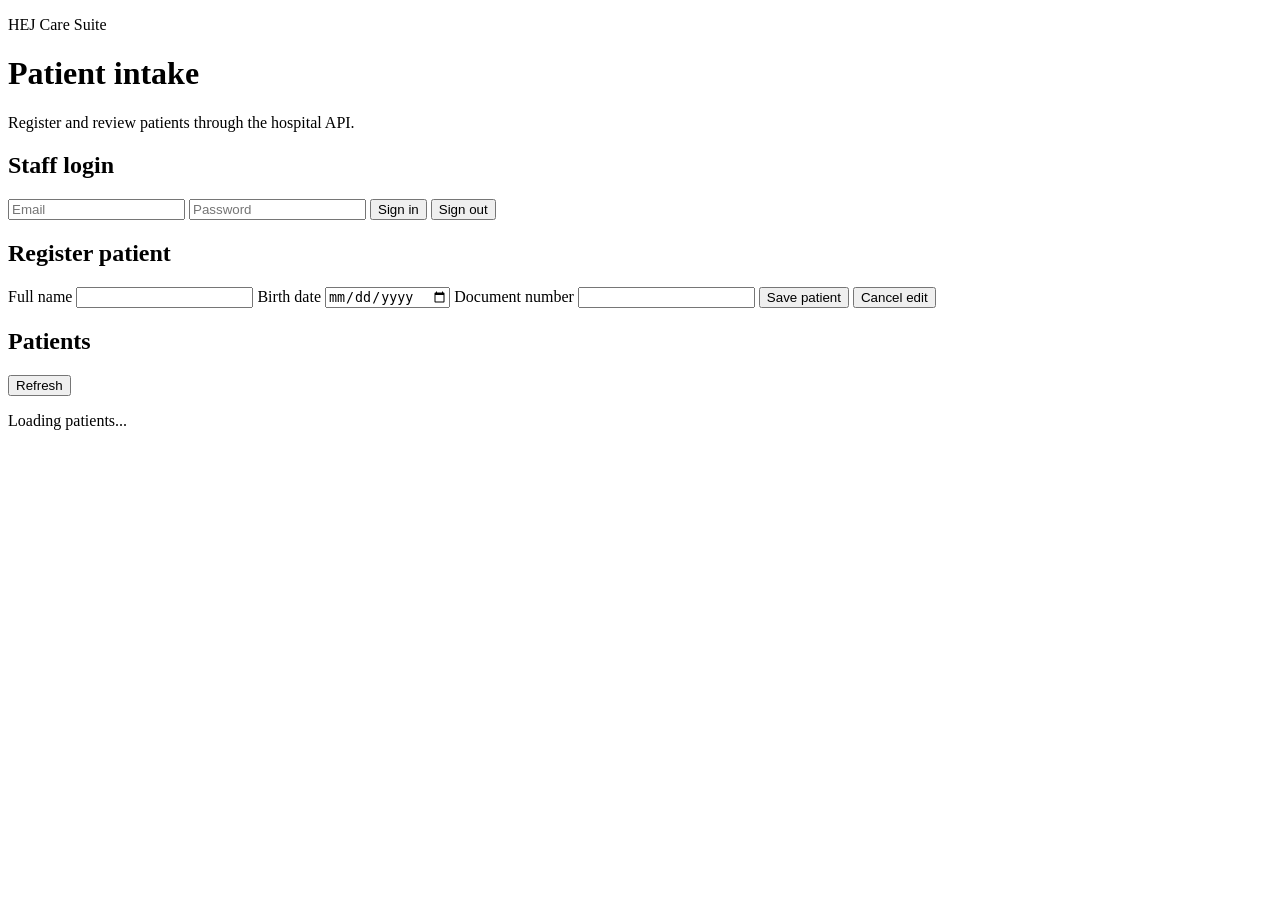
==== src/HEJCareSuite.Api/wwwroot/index.html @ 80db8812 "Add explicit logout flow" ====
<!doctype html>
<html lang="en">
<head>
  <meta charset="utf-8">
  <meta name="viewport" content="width=device-width, initial-scale=1">
  <title>HEJ Care Suite</title>
  <link rel="stylesheet" href="/styles.css">
</head>
<body>
  <main class="shell">
    <header class="hero">
      <p class="eyebrow">HEJ Care Suite</p>
      <h1>Patient intake</h1>
      <p class="subtitle">Register and review patients through the hospital API.</p>
    </header>

    <form id="login-form" class="card login-card">
      <h2>Staff login</h2>
      <div class="login-fields">
        <input name="email" type="email" placeholder="Email" required autocomplete="username">
        <input name="password" type="password" placeholder="Password" required autocomplete="current-password">
        <button type="submit">Sign in</button>
        <button id="logout-button" class="secondary" type="button">Sign out</button>
      </div>
      <p id="login-status" class="status" role="status"></p>
    </form>

    <section class="grid" aria-label="Patient management">
      <form id="patient-form" class="card">
        <h2 id="form-title">Register patient</h2>
        <label>
          Full name
          <input name="fullName" required maxlength="200" autocomplete="name">
        </label>
        <label>
          Birth date
          <input name="birthDate" type="date" required>
        </label>
        <label>
          Document number
          <input name="documentNumber" required maxlength="40">
        </label>
        <button id="submit-button" type="submit">Save patient</button>
        <button id="cancel-button" class="secondary hidden" type="button">Cancel edit</button>
        <p id="form-status" class="status" role="status"></p>
      </form>

      <section class="card">
        <div class="section-heading">
          <h2>Patients</h2>
          <button id="refresh-button" class="secondary" type="button">Refresh</button>
        </div>
        <p id="list-status" class="status" role="status">Loading patients...</p>
        <ul id="patient-list" class="patient-list"></ul>
      </section>
    </section>
  </main>
  <script src="/app.js"></script>
</body>
</html>
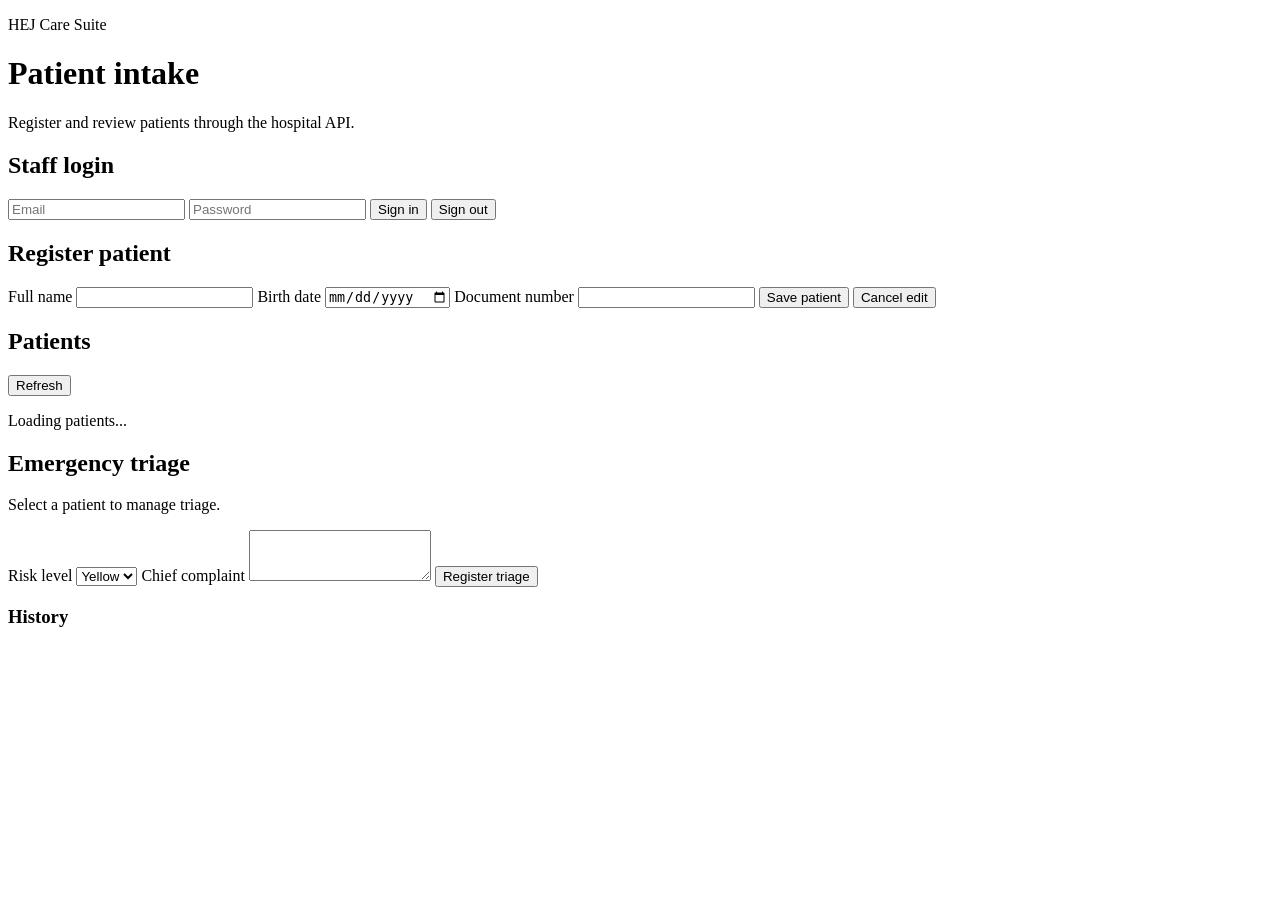
==== commit 10690959: "Add triage workflow to web interface Co-authored-by: Copilot App <223556219+Copilot@users.noreply.gi" ====
--- a/src/HEJCareSuite.Api/wwwroot/index.html
+++ b/src/HEJCareSuite.Api/wwwroot/index.html
@@ -54,6 +54,35 @@
         <ul id="patient-list" class="patient-list"></ul>
       </section>
     </section>
+
+    <section id="triage-section" class="card hidden" aria-label="Emergency triage">
+      <div class="section-heading">
+        <div>
+          <h2>Emergency triage</h2>
+          <p id="triage-patient" class="muted">Select a patient to manage triage.</p>
+        </div>
+      </div>
+      <form id="triage-form">
+        <label>
+          Risk level
+          <select name="riskLevel" required>
+            <option value="1">Blue</option>
+            <option value="2">Green</option>
+            <option value="3" selected>Yellow</option>
+            <option value="4">Red</option>
+          </select>
+        </label>
+        <label>
+          Chief complaint
+          <textarea name="chiefComplaint" required maxlength="2000" rows="3"></textarea>
+        </label>
+        <button type="submit">Register triage</button>
+        <p id="triage-status" class="status" role="status"></p>
+      </form>
+      <h3>History</h3>
+      <p id="triage-list-status" class="status"></p>
+      <ul id="triage-list" class="triage-list"></ul>
+    </section>
   </main>
   <script src="/app.js"></script>
 </body>
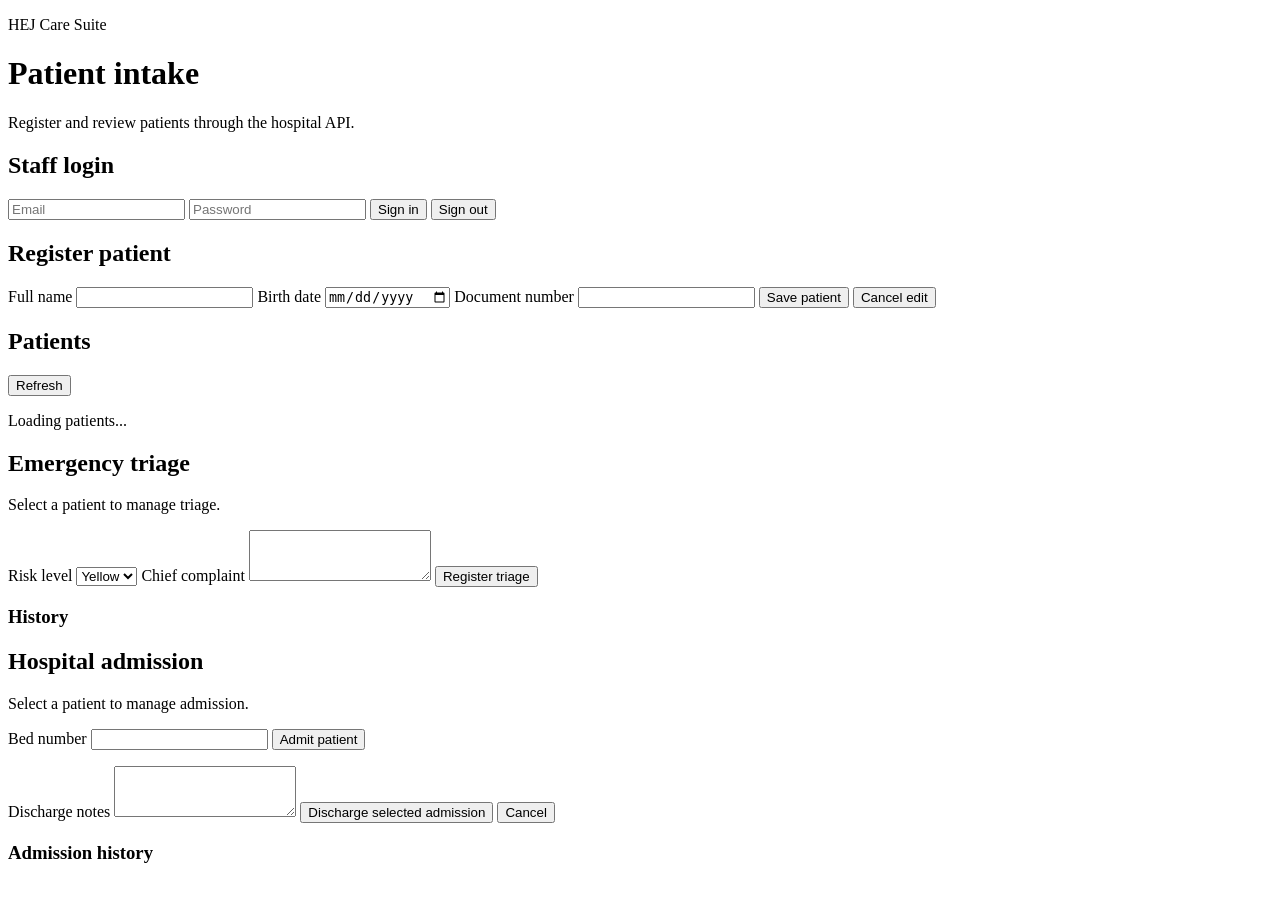
==== commit d4ae89e4: "Add hospitalization workflow to web interface Co-authored-by: Copilot App <223556219+Copilot@users.n" ====
--- a/src/HEJCareSuite.Api/wwwroot/index.html
+++ b/src/HEJCareSuite.Api/wwwroot/index.html
@@ -83,6 +83,30 @@
       <p id="triage-list-status" class="status"></p>
       <ul id="triage-list" class="triage-list"></ul>
     </section>
+
+    <section id="admission-section" class="card hidden" aria-label="Hospital admission">
+      <h2>Hospital admission</h2>
+      <p id="admission-patient" class="muted">Select a patient to manage admission.</p>
+      <form id="admission-form">
+        <label>
+          Bed number
+          <input name="bedNumber" required maxlength="40">
+        </label>
+        <button type="submit">Admit patient</button>
+        <p id="admission-status" class="status" role="status"></p>
+      </form>
+      <form id="discharge-form" class="hidden">
+        <label>
+          Discharge notes
+          <textarea name="dischargeNotes" required maxlength="2000" rows="3"></textarea>
+        </label>
+        <button type="submit">Discharge selected admission</button>
+        <button id="cancel-discharge-button" class="secondary" type="button">Cancel</button>
+      </form>
+      <h3>Admission history</h3>
+      <p id="admission-list-status" class="status"></p>
+      <ul id="admission-list" class="admission-list"></ul>
+    </section>
   </main>
   <script src="/app.js"></script>
 </body>
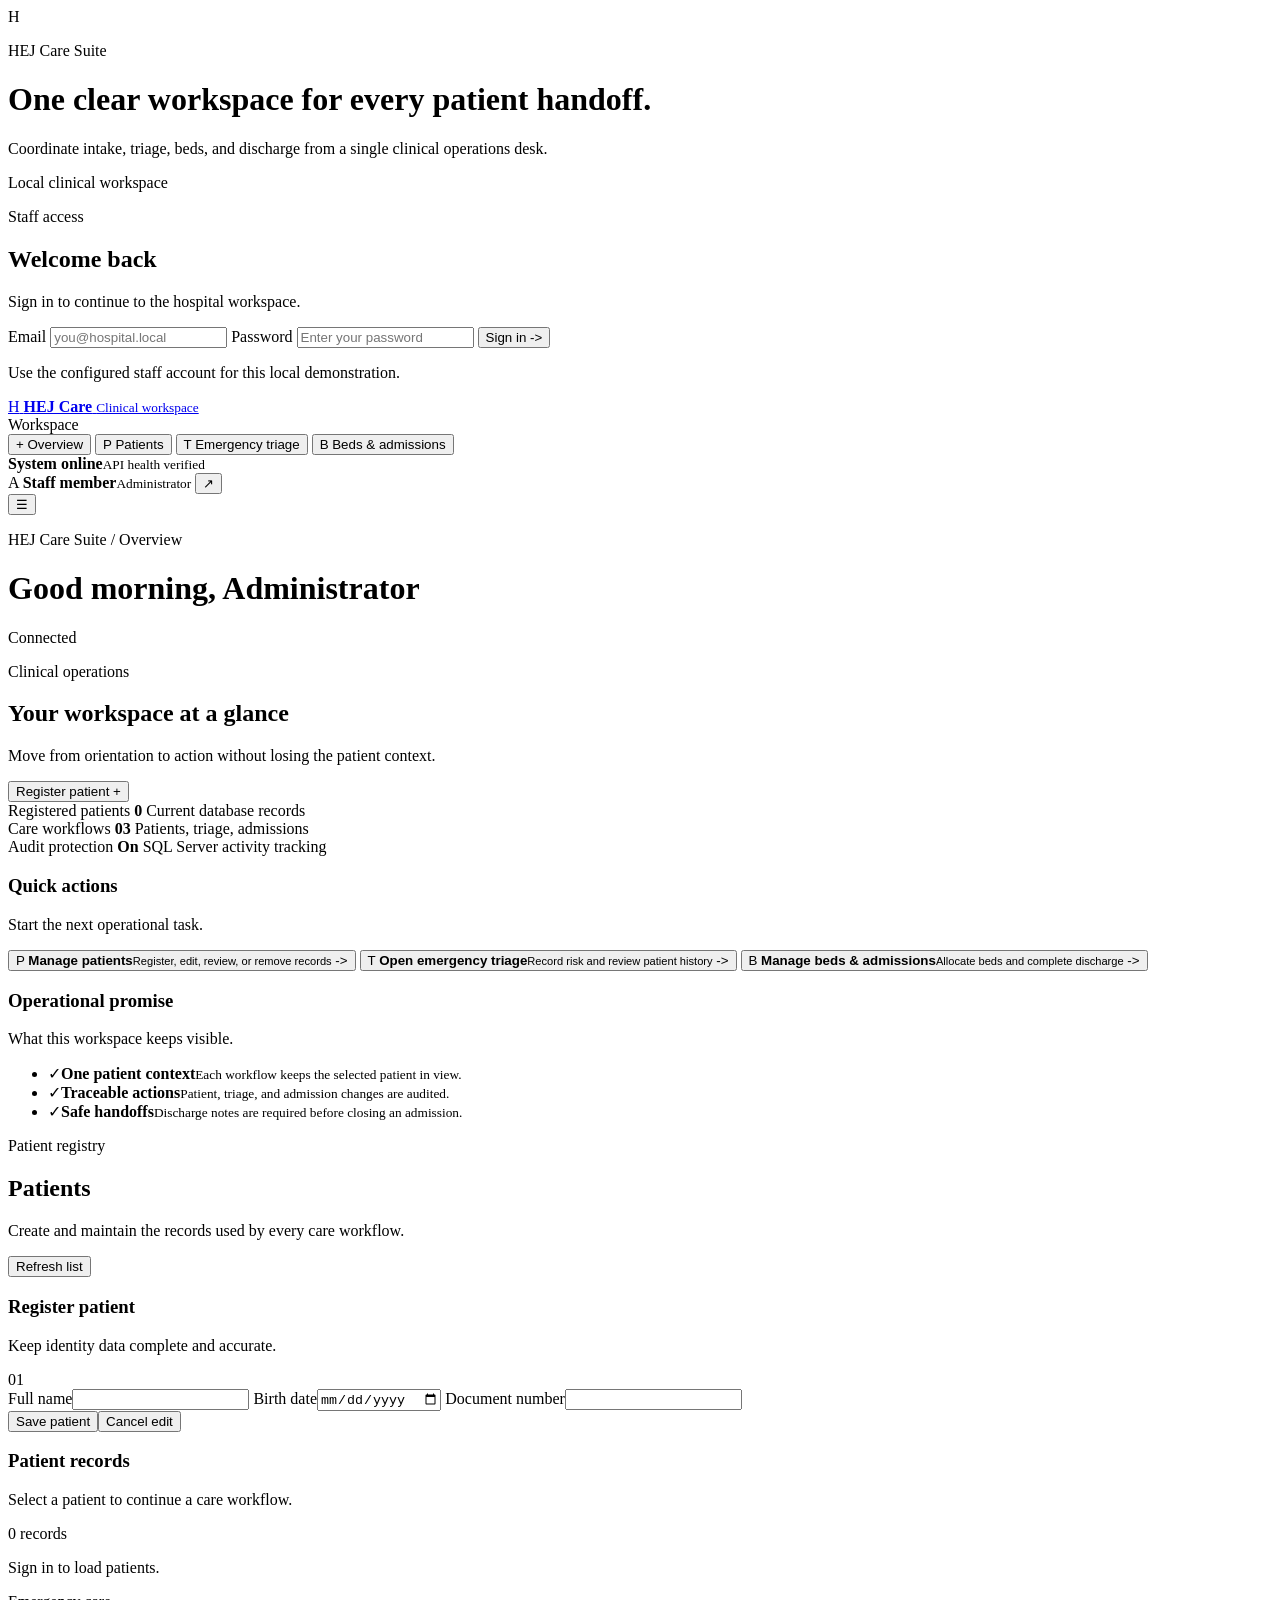
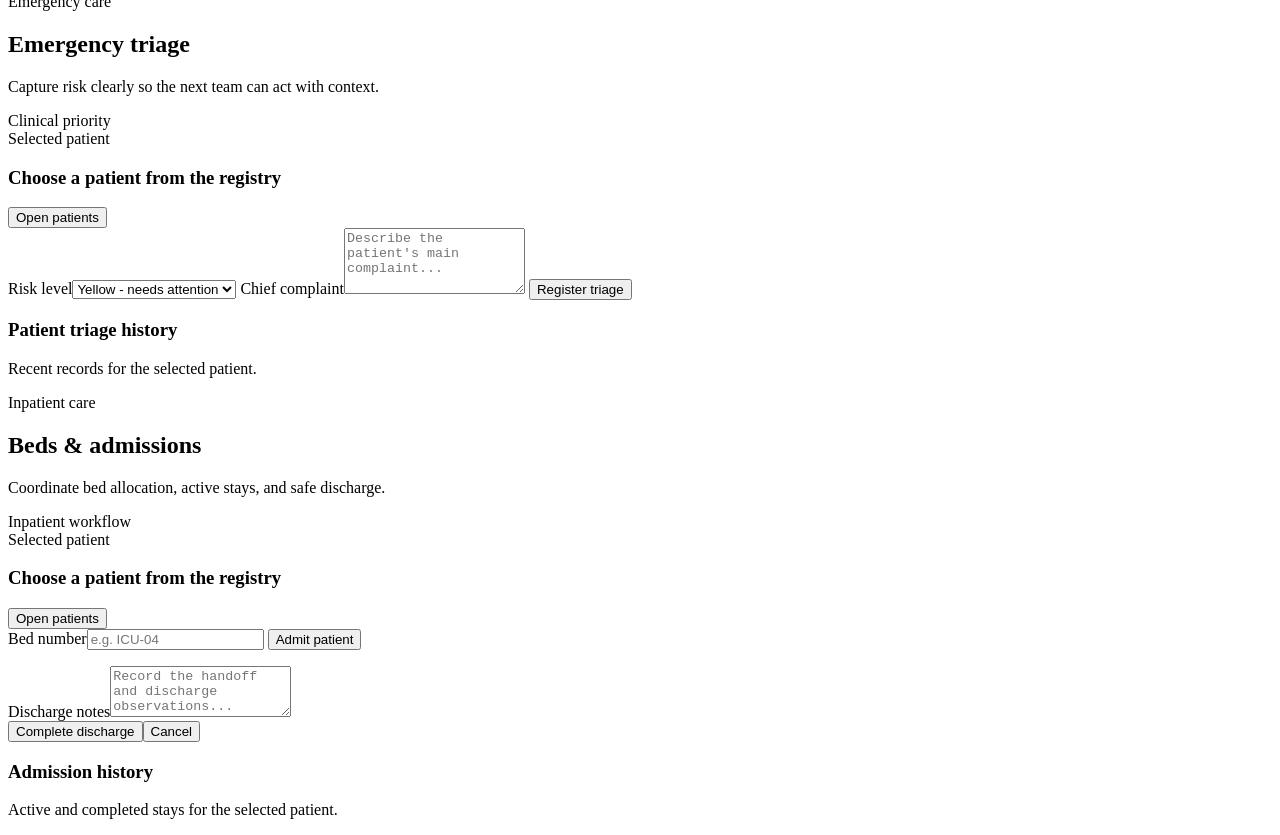
==== commit f3e11966: "Redesign clinical workspace navigation Co-authored-by: Copilot App <223556219+Copilot@users.noreply." ====
--- a/src/HEJCareSuite.Api/wwwroot/index.html
+++ b/src/HEJCareSuite.Api/wwwroot/index.html
@@ -1,4 +1,11 @@
 <!doctype html>
+<!--
+THESIS: A calm clinical workspace that makes the next safe action obvious instead of stacking every workflow on one page.
+OWN-WORLD: Ink navy, surgical teal, warm paper, precise borders, and compact line icons create a trustworthy operations desk.
+STORY: Staff sign in, orient themselves on the dashboard, then move through one focused workflow at a time.
+FIRST VIEWPORT: A focused login gate becomes a persistent sidebar shell with a useful dashboard and clear module navigation.
+FORM: Operate mode; sidebar workspace with dedicated task views, selected to reduce cognitive load during clinical administration.
+-->
 <html lang="en">
 <head>
   <meta charset="utf-8">
@@ -7,107 +14,216 @@
   <link rel="stylesheet" href="/styles.css">
 </head>
 <body>
-  <main class="shell">
-    <header class="hero">
-      <p class="eyebrow">HEJ Care Suite</p>
-      <h1>Patient intake</h1>
-      <p class="subtitle">Register and review patients through the hospital API.</p>
-    </header>
-
-    <form id="login-form" class="card login-card">
-      <h2>Staff login</h2>
-      <div class="login-fields">
-        <input name="email" type="email" placeholder="Email" required autocomplete="username">
-        <input name="password" type="password" placeholder="Password" required autocomplete="current-password">
-        <button type="submit">Sign in</button>
-        <button id="logout-button" class="secondary" type="button">Sign out</button>
-      </div>
+  <div id="login-screen" class="login-screen">
+    <div class="login-visual">
+      <div class="brand-mark brand-mark-large" aria-hidden="true">H</div>
+      <p class="brand-kicker">HEJ Care Suite</p>
+      <h1>One clear workspace for every patient handoff.</h1>
+      <p>Coordinate intake, triage, beds, and discharge from a single clinical operations desk.</p>
+      <div class="login-visual-footer">
+        <span class="live-dot"></span>
+        Local clinical workspace
+      </div>
+    </div>
+    <form id="login-form" class="login-panel">
+      <div class="login-panel-heading">
+        <p class="eyebrow">Staff access</p>
+        <h2>Welcome back</h2>
+        <p>Sign in to continue to the hospital workspace.</p>
+      </div>
+      <label>
+        Email
+        <input name="email" type="email" placeholder="you@hospital.local" required autocomplete="username">
+      </label>
+      <label>
+        Password
+        <input name="password" type="password" placeholder="Enter your password" required autocomplete="current-password">
+      </label>
+      <button class="button button-primary button-wide" type="submit">Sign in <span aria-hidden="true">-&gt;</span></button>
       <p id="login-status" class="status" role="status"></p>
+      <p class="login-note">Use the configured staff account for this local demonstration.</p>
     </form>
-
-    <section class="grid" aria-label="Patient management">
-      <form id="patient-form" class="card">
-        <h2 id="form-title">Register patient</h2>
-        <label>
-          Full name
-          <input name="fullName" required maxlength="200" autocomplete="name">
-        </label>
-        <label>
-          Birth date
-          <input name="birthDate" type="date" required>
-        </label>
-        <label>
-          Document number
-          <input name="documentNumber" required maxlength="40">
-        </label>
-        <button id="submit-button" type="submit">Save patient</button>
-        <button id="cancel-button" class="secondary hidden" type="button">Cancel edit</button>
-        <p id="form-status" class="status" role="status"></p>
-      </form>
-
-      <section class="card">
-        <div class="section-heading">
-          <h2>Patients</h2>
-          <button id="refresh-button" class="secondary" type="button">Refresh</button>
-        </div>
-        <p id="list-status" class="status" role="status">Loading patients...</p>
-        <ul id="patient-list" class="patient-list"></ul>
-      </section>
-    </section>
-
-    <section id="triage-section" class="card hidden" aria-label="Emergency triage">
-      <div class="section-heading">
+  </div>
+
+  <div id="app-shell" class="app-shell hidden">
+    <aside class="sidebar">
+      <div class="sidebar-top">
+        <a class="brand" href="#" data-view-link="dashboard-view">
+          <span class="brand-mark" aria-hidden="true">H</span>
+          <span>
+            <strong>HEJ Care</strong>
+            <small>Clinical workspace</small>
+          </span>
+        </a>
+        <div class="sidebar-label">Workspace</div>
+        <nav class="main-nav" aria-label="Main navigation">
+          <button class="nav-item active" type="button" data-view="dashboard-view">
+            <span class="nav-icon" aria-hidden="true">+</span>
+            <span>Overview</span>
+          </button>
+          <button class="nav-item" type="button" data-view="patients-view">
+            <span class="nav-icon" aria-hidden="true">P</span>
+            <span>Patients</span>
+          </button>
+          <button class="nav-item" type="button" data-view="triage-view">
+            <span class="nav-icon" aria-hidden="true">T</span>
+            <span>Emergency triage</span>
+          </button>
+          <button class="nav-item" type="button" data-view="admissions-view">
+            <span class="nav-icon" aria-hidden="true">B</span>
+            <span>Beds &amp; admissions</span>
+          </button>
+        </nav>
+      </div>
+      <div class="sidebar-bottom">
+        <div class="system-status">
+          <span class="live-dot"></span>
+          <span><strong>System online</strong><small>API health verified</small></span>
+        </div>
+        <div class="user-profile">
+          <span id="user-avatar" class="avatar">A</span>
+          <span class="user-copy"><strong id="user-name">Staff member</strong><small id="user-role">Administrator</small></span>
+          <button id="logout-button" class="icon-button" type="button" title="Sign out" aria-label="Sign out">↗</button>
+        </div>
+      </div>
+    </aside>
+
+    <main class="main-content">
+      <header class="topbar">
+        <button id="mobile-menu-button" class="icon-button mobile-menu-button" type="button" aria-label="Open navigation">☰</button>
         <div>
-          <h2>Emergency triage</h2>
-          <p id="triage-patient" class="muted">Select a patient to manage triage.</p>
-        </div>
-      </div>
-      <form id="triage-form">
-        <label>
-          Risk level
-          <select name="riskLevel" required>
-            <option value="1">Blue</option>
-            <option value="2">Green</option>
-            <option value="3" selected>Yellow</option>
-            <option value="4">Red</option>
-          </select>
-        </label>
-        <label>
-          Chief complaint
-          <textarea name="chiefComplaint" required maxlength="2000" rows="3"></textarea>
-        </label>
-        <button type="submit">Register triage</button>
-        <p id="triage-status" class="status" role="status"></p>
-      </form>
-      <h3>History</h3>
-      <p id="triage-list-status" class="status"></p>
-      <ul id="triage-list" class="triage-list"></ul>
-    </section>
-
-    <section id="admission-section" class="card hidden" aria-label="Hospital admission">
-      <h2>Hospital admission</h2>
-      <p id="admission-patient" class="muted">Select a patient to manage admission.</p>
-      <form id="admission-form">
-        <label>
-          Bed number
-          <input name="bedNumber" required maxlength="40">
-        </label>
-        <button type="submit">Admit patient</button>
-        <p id="admission-status" class="status" role="status"></p>
-      </form>
-      <form id="discharge-form" class="hidden">
-        <label>
-          Discharge notes
-          <textarea name="dischargeNotes" required maxlength="2000" rows="3"></textarea>
-        </label>
-        <button type="submit">Discharge selected admission</button>
-        <button id="cancel-discharge-button" class="secondary" type="button">Cancel</button>
-      </form>
-      <h3>Admission history</h3>
-      <p id="admission-list-status" class="status"></p>
-      <ul id="admission-list" class="admission-list"></ul>
-    </section>
-  </main>
+          <p class="topbar-context">HEJ Care Suite / <span id="breadcrumb-label">Overview</span></p>
+          <h1 id="page-title">Good morning, <span id="page-user-name">Administrator</span></h1>
+        </div>
+        <div class="topbar-actions">
+          <span class="connection-pill"><span class="live-dot"></span> Connected</span>
+          <span id="topbar-date" class="topbar-date"></span>
+        </div>
+      </header>
+
+      <div class="view-stack">
+        <section id="dashboard-view" class="page-view" aria-labelledby="dashboard-title">
+          <div class="view-heading">
+            <div>
+              <p class="eyebrow">Clinical operations</p>
+              <h2 id="dashboard-title">Your workspace at a glance</h2>
+              <p>Move from orientation to action without losing the patient context.</p>
+            </div>
+            <button class="button button-primary" type="button" data-view-target="patients-view">Register patient <span aria-hidden="true">+</span></button>
+          </div>
+          <div class="metric-grid">
+            <article class="metric-card metric-card-accent">
+              <span class="metric-label">Registered patients</span>
+              <strong id="patient-count">0</strong>
+              <span class="metric-note">Current database records</span>
+            </article>
+            <article class="metric-card">
+              <span class="metric-label">Care workflows</span>
+              <strong>03</strong>
+              <span class="metric-note">Patients, triage, admissions</span>
+            </article>
+            <article class="metric-card">
+              <span class="metric-label">Audit protection</span>
+              <strong>On</strong>
+              <span class="metric-note">SQL Server activity tracking</span>
+            </article>
+          </div>
+          <div class="dashboard-grid">
+            <section class="workspace-panel quick-actions-panel">
+              <div class="panel-heading">
+                <div>
+                  <h3>Quick actions</h3>
+                  <p>Start the next operational task.</p>
+                </div>
+              </div>
+              <div class="quick-actions">
+                <button class="action-row" type="button" data-view-target="patients-view">
+                  <span class="action-icon action-icon-teal">P</span>
+                  <span><strong>Manage patients</strong><small>Register, edit, review, or remove records</small></span>
+                  <span class="action-arrow" aria-hidden="true">-&gt;</span>
+                </button>
+                <button class="action-row" type="button" data-view-target="triage-view">
+                  <span class="action-icon action-icon-red">T</span>
+                  <span><strong>Open emergency triage</strong><small>Record risk and review patient history</small></span>
+                  <span class="action-arrow" aria-hidden="true">-&gt;</span>
+                </button>
+                <button class="action-row" type="button" data-view-target="admissions-view">
+                  <span class="action-icon action-icon-purple">B</span>
+                  <span><strong>Manage beds &amp; admissions</strong><small>Allocate beds and complete discharge</small></span>
+                  <span class="action-arrow" aria-hidden="true">-&gt;</span>
+                </button>
+              </div>
+            </section>
+            <section class="workspace-panel">
+              <div class="panel-heading">
+                <div>
+                  <h3>Operational promise</h3>
+                  <p>What this workspace keeps visible.</p>
+                </div>
+              </div>
+              <ul class="promise-list">
+                <li><span class="promise-check">✓</span><span><strong>One patient context</strong><small>Each workflow keeps the selected patient in view.</small></span></li>
+                <li><span class="promise-check">✓</span><span><strong>Traceable actions</strong><small>Patient, triage, and admission changes are audited.</small></span></li>
+                <li><span class="promise-check">✓</span><span><strong>Safe handoffs</strong><small>Discharge notes are required before closing an admission.</small></span></li>
+              </ul>
+            </section>
+          </div>
+        </section>
+
+        <section id="patients-view" class="page-view hidden" aria-labelledby="patients-title">
+          <div class="view-heading">
+            <div><p class="eyebrow">Patient registry</p><h2 id="patients-title">Patients</h2><p>Create and maintain the records used by every care workflow.</p></div>
+            <button id="refresh-button" class="button button-secondary" type="button">Refresh list</button>
+          </div>
+          <div class="content-grid">
+            <form id="patient-form" class="workspace-panel form-panel">
+              <div class="panel-heading"><div><h3 id="form-title">Register patient</h3><p>Keep identity data complete and accurate.</p></div><span class="panel-step">01</span></div>
+              <label>Full name<input name="fullName" required maxlength="200" autocomplete="name"></label>
+              <label>Birth date<input name="birthDate" type="date" required></label>
+              <label>Document number<input name="documentNumber" required maxlength="40"></label>
+              <div class="form-actions"><button id="submit-button" class="button button-primary" type="submit">Save patient</button><button id="cancel-button" class="button button-secondary hidden" type="button">Cancel edit</button></div>
+              <p id="form-status" class="status" role="status"></p>
+            </form>
+            <section class="workspace-panel list-panel">
+              <div class="panel-heading"><div><h3>Patient records</h3><p>Select a patient to continue a care workflow.</p></div><span class="panel-count" id="patient-list-count">0 records</span></div>
+              <p id="list-status" class="status" role="status">Sign in to load patients.</p>
+              <ul id="patient-list" class="patient-list"></ul>
+            </section>
+          </div>
+        </section>
+
+        <section id="triage-view" class="page-view hidden" aria-labelledby="triage-title">
+          <div class="view-heading"><div><p class="eyebrow">Emergency care</p><h2 id="triage-title">Emergency triage</h2><p>Capture risk clearly so the next team can act with context.</p></div><span class="module-status module-status-red">Clinical priority</span></div>
+          <section class="workspace-panel workflow-panel">
+            <div class="workflow-context"><div><span class="context-label">Selected patient</span><h3 id="triage-patient">Choose a patient from the registry</h3></div><button class="button button-secondary" type="button" data-view-target="patients-view">Open patients</button></div>
+            <form id="triage-form" class="workflow-form">
+              <label>Risk level<select name="riskLevel" required><option value="1">Blue - non-urgent</option><option value="2">Green - low risk</option><option value="3" selected>Yellow - needs attention</option><option value="4">Red - emergency</option></select></label>
+              <label>Chief complaint<textarea name="chiefComplaint" required maxlength="2000" rows="4" placeholder="Describe the patient's main complaint..."></textarea></label>
+              <button class="button button-primary" type="submit">Register triage</button><p id="triage-status" class="status" role="status"></p>
+            </form>
+            <div class="history-block"><div class="panel-heading"><div><h3>Patient triage history</h3><p>Recent records for the selected patient.</p></div></div><p id="triage-list-status" class="status"></p><ul id="triage-list" class="triage-list"></ul></div>
+          </section>
+        </section>
+
+        <section id="admissions-view" class="page-view hidden" aria-labelledby="admissions-title">
+          <div class="view-heading"><div><p class="eyebrow">Inpatient care</p><h2 id="admissions-title">Beds &amp; admissions</h2><p>Coordinate bed allocation, active stays, and safe discharge.</p></div><span class="module-status module-status-purple">Inpatient workflow</span></div>
+          <section class="workspace-panel workflow-panel">
+            <div class="workflow-context"><div><span class="context-label">Selected patient</span><h3 id="admission-patient">Choose a patient from the registry</h3></div><button class="button button-secondary" type="button" data-view-target="patients-view">Open patients</button></div>
+            <form id="admission-form" class="workflow-form inline-form">
+              <label>Bed number<input name="bedNumber" required maxlength="40" placeholder="e.g. ICU-04"></label>
+              <button class="button button-primary" type="submit">Admit patient</button>
+              <p id="admission-status" class="status" role="status"></p>
+            </form>
+            <form id="discharge-form" class="workflow-form hidden">
+              <label>Discharge notes<textarea name="dischargeNotes" required maxlength="2000" rows="3" placeholder="Record the handoff and discharge observations..."></textarea></label>
+              <div class="form-actions"><button class="button button-primary" type="submit">Complete discharge</button><button id="cancel-discharge-button" class="button button-secondary" type="button">Cancel</button></div>
+            </form>
+            <div class="history-block"><div class="panel-heading"><div><h3>Admission history</h3><p>Active and completed stays for the selected patient.</p></div></div><p id="admission-list-status" class="status"></p><ul id="admission-list" class="admission-list"></ul></div>
+          </section>
+        </section>
+      </div>
+    </main>
+  </div>
   <script src="/app.js"></script>
 </body>
 </html>
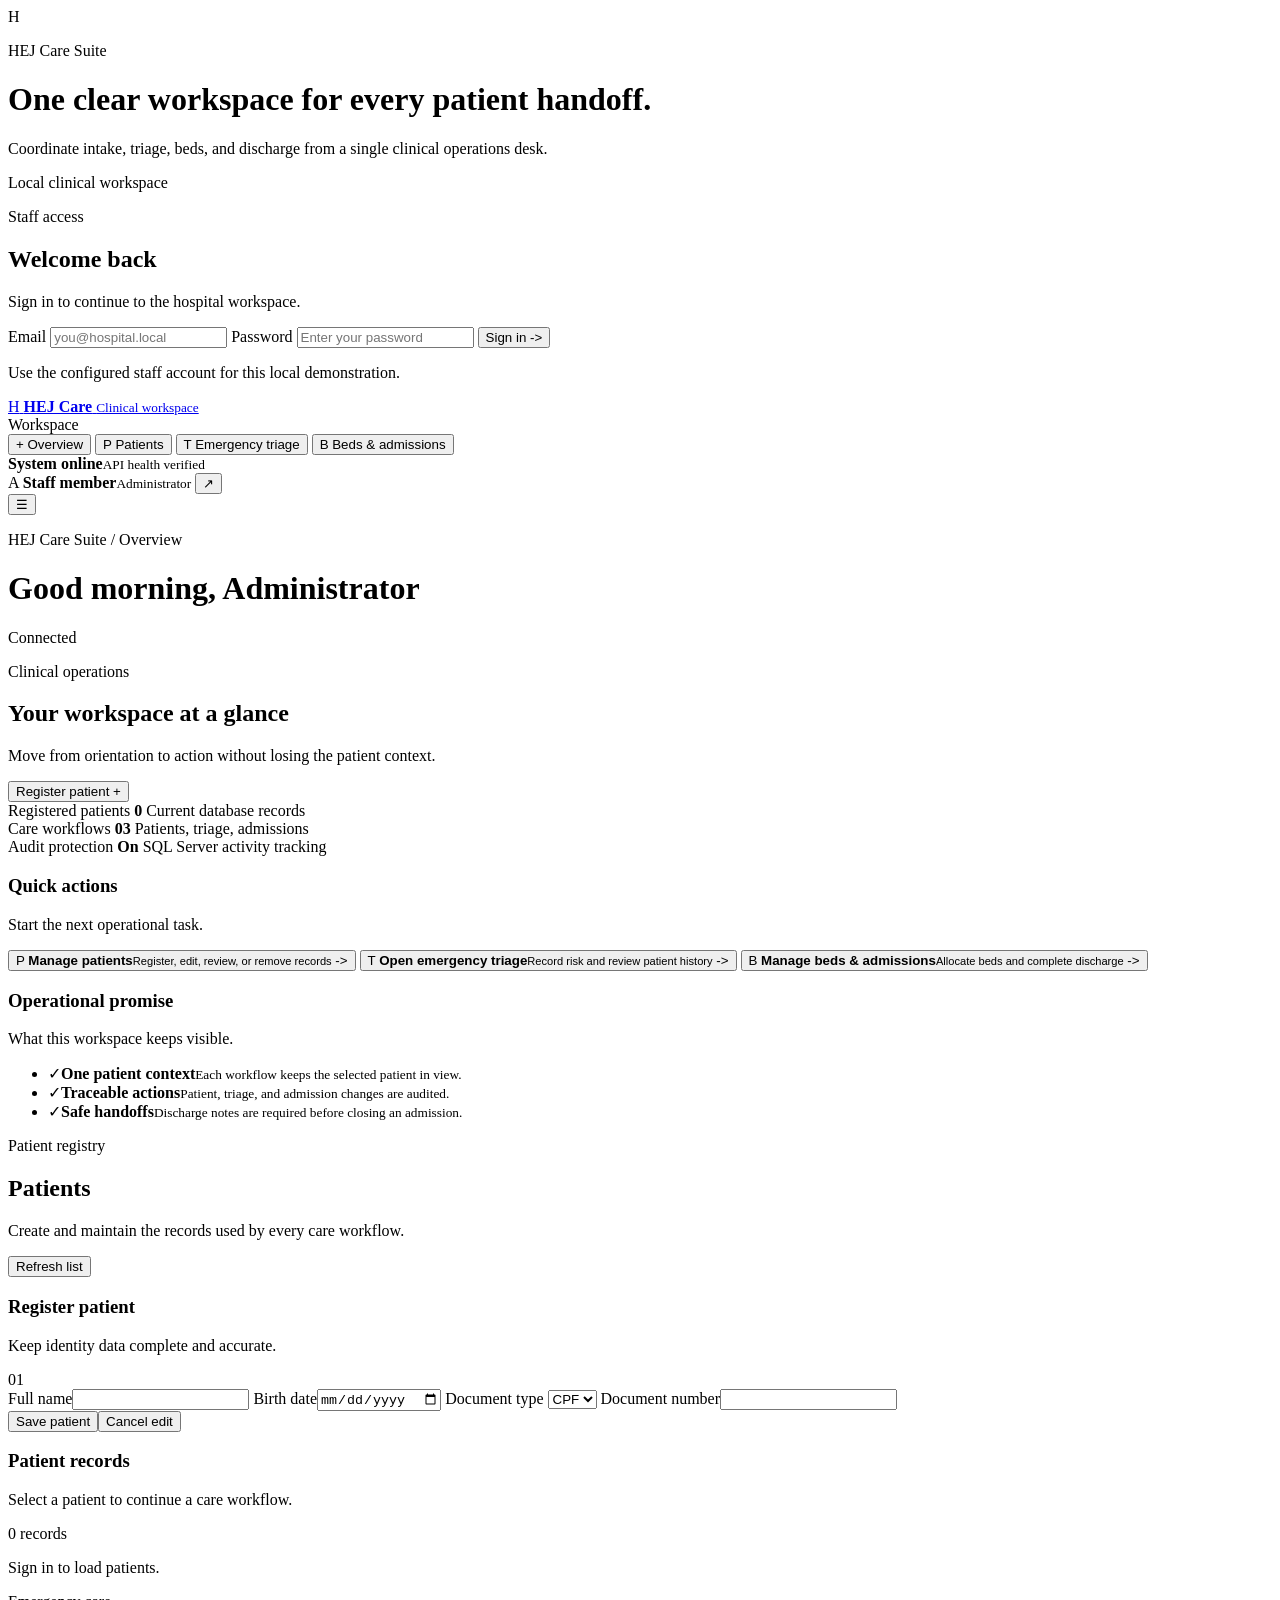
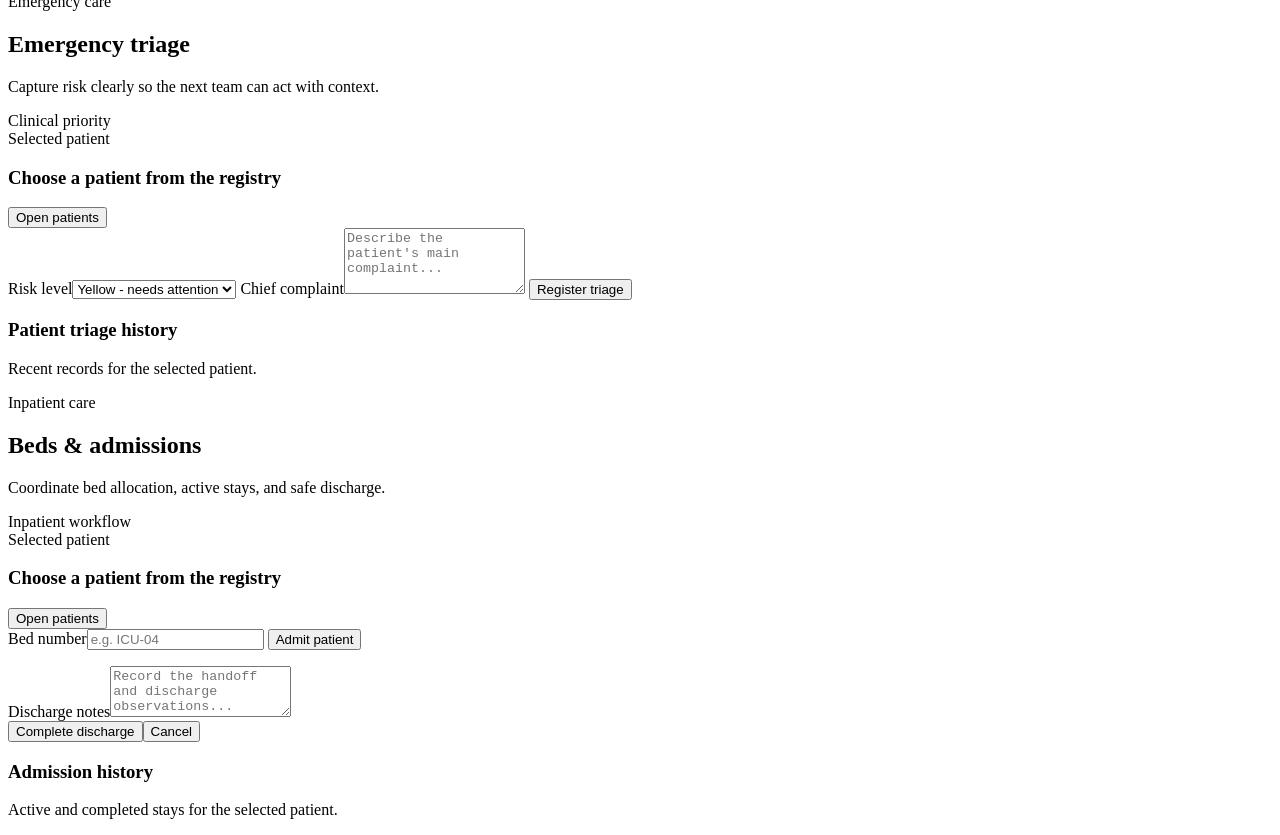
==== commit 4b809992: "fix: define areAllDigitsSame helper function globally to fix ReferenceError in document validation C" ====
--- a/src/HEJCareSuite.Api/wwwroot/index.html
+++ b/src/HEJCareSuite.Api/wwwroot/index.html
@@ -11,7 +11,7 @@
   <meta charset="utf-8">
   <meta name="viewport" content="width=device-width, initial-scale=1">
   <title>HEJ Care Suite</title>
-  <link rel="stylesheet" href="/styles.css">
+  <link rel="stylesheet" href="/styles.css?v=20261110">
 </head>
 <body>
   <div id="login-screen" class="login-screen">
@@ -180,7 +180,13 @@
               <div class="panel-heading"><div><h3 id="form-title">Register patient</h3><p>Keep identity data complete and accurate.</p></div><span class="panel-step">01</span></div>
               <label>Full name<input name="fullName" required maxlength="200" autocomplete="name"></label>
               <label>Birth date<input name="birthDate" type="date" required></label>
-              <label>Document number<input name="documentNumber" required maxlength="40"></label>
+              <label>Document type
+                <select name="documentType" id="documentType">
+                  <option value="CPF">CPF</option>
+                  <option value="RG">RG</option>
+                </select>
+              </label>
+              <label>Document number<input name="documentNumber" id="documentNumber" required maxlength="40"></label>
               <div class="form-actions"><button id="submit-button" class="button button-primary" type="submit">Save patient</button><button id="cancel-button" class="button button-secondary hidden" type="button">Cancel edit</button></div>
               <p id="form-status" class="status" role="status"></p>
             </form>
@@ -224,6 +230,7 @@
       </div>
     </main>
   </div>
-  <script src="/app.js"></script>
+  <script src="/vlibras-init.js?v=20261110"></script>
+  <script src="/app.js?v=20261110"></script>
 </body>
 </html>
